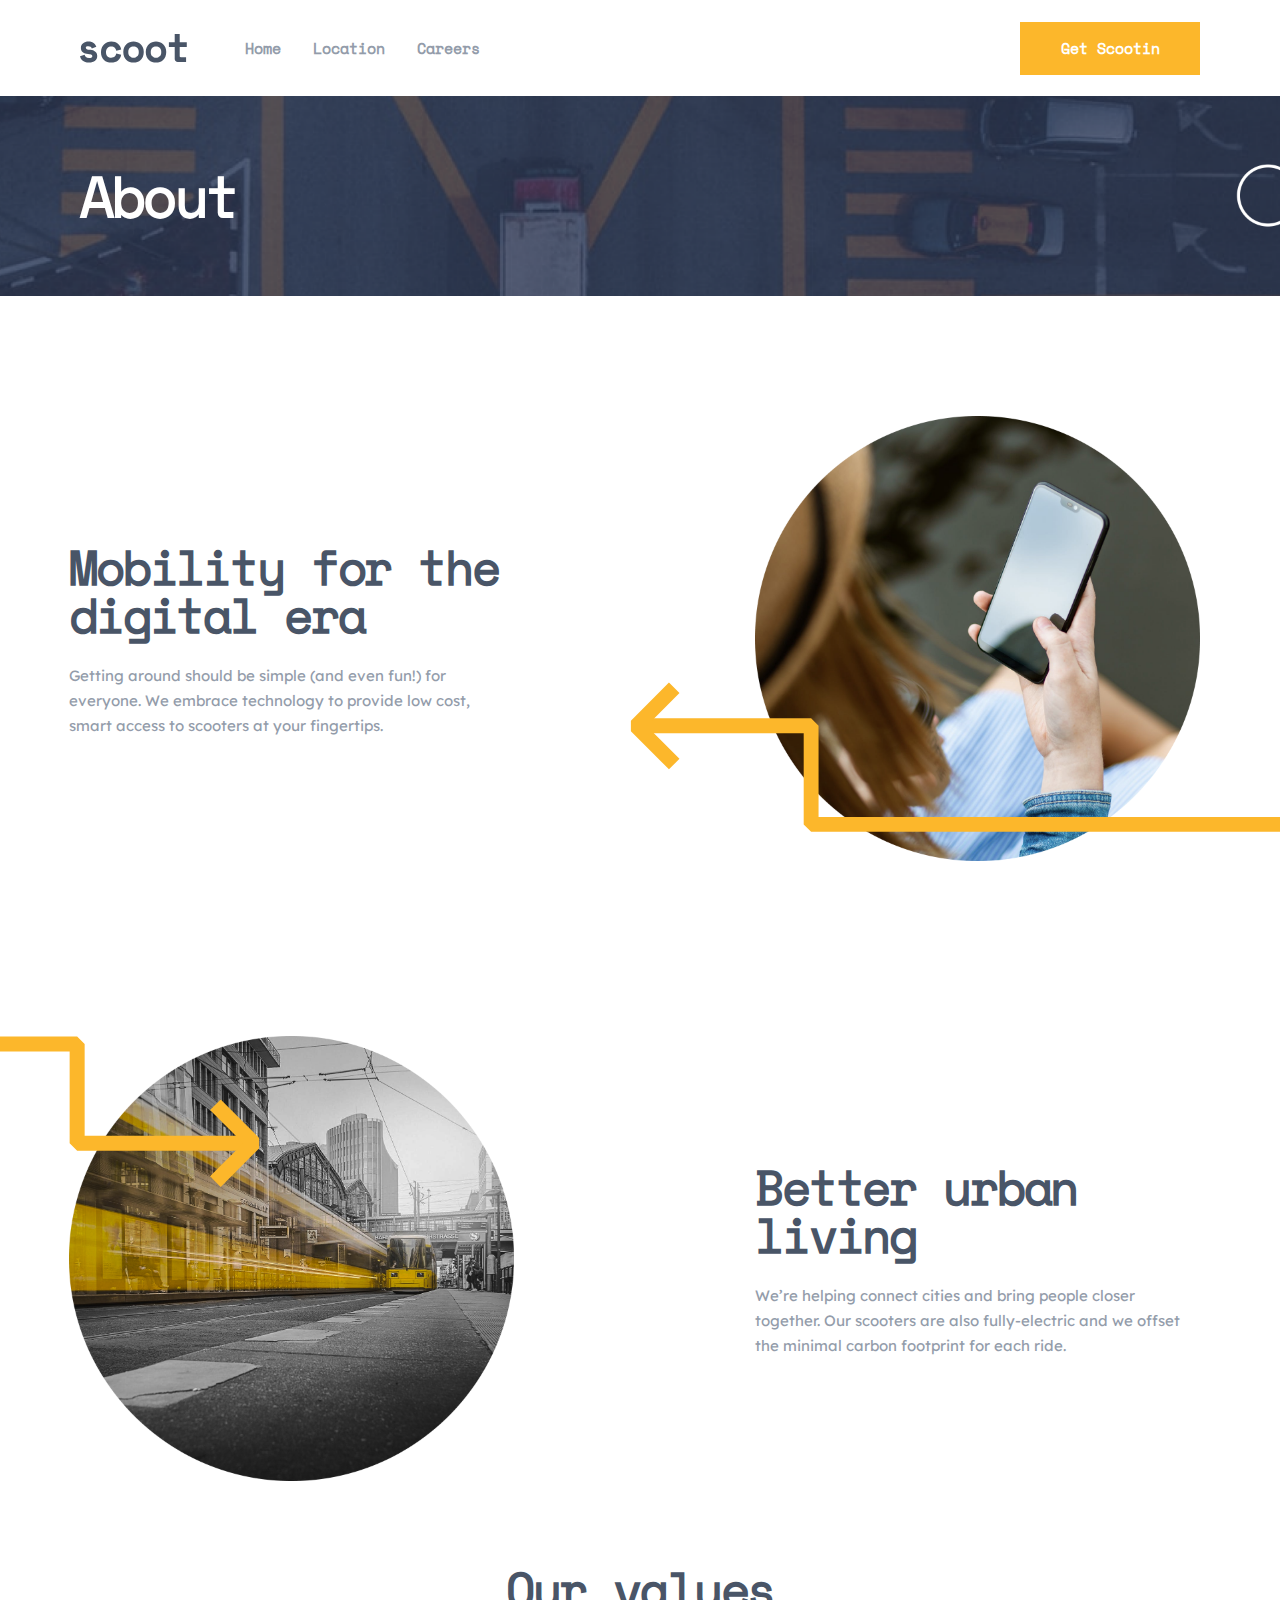
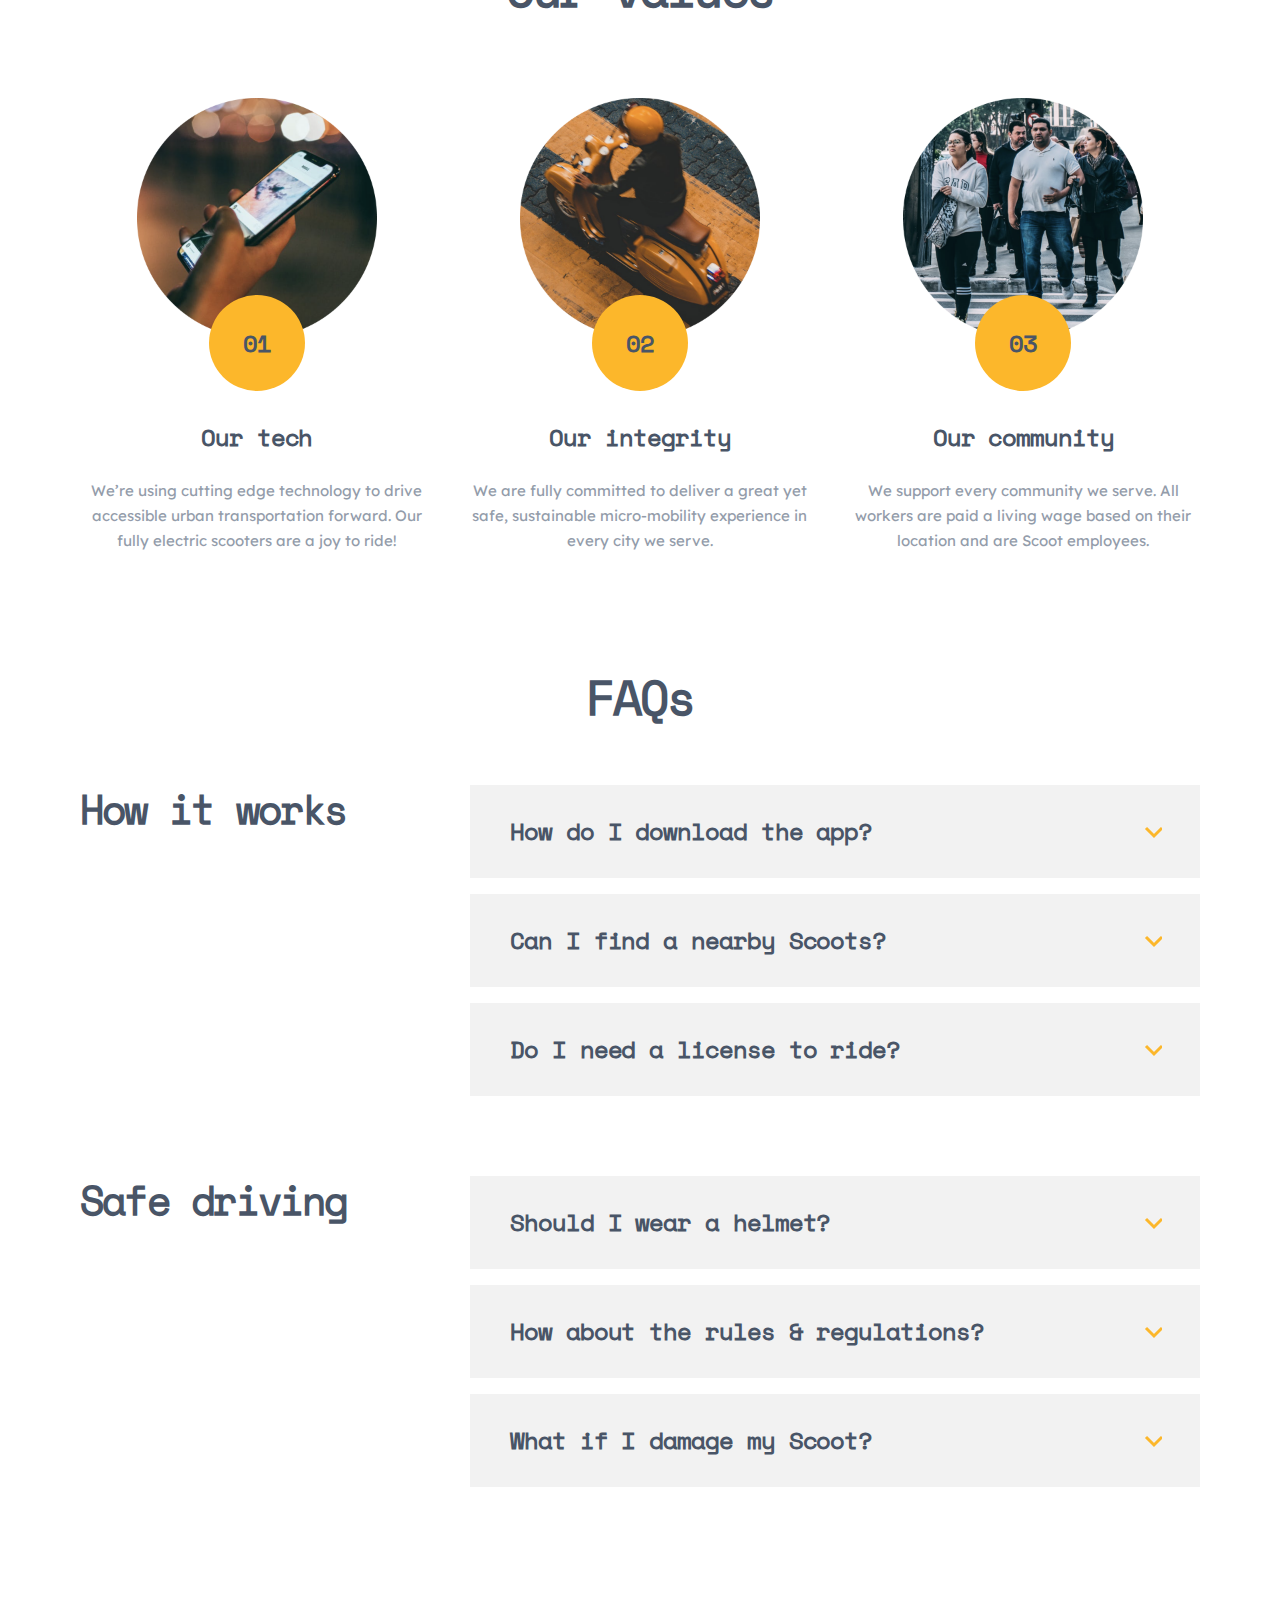
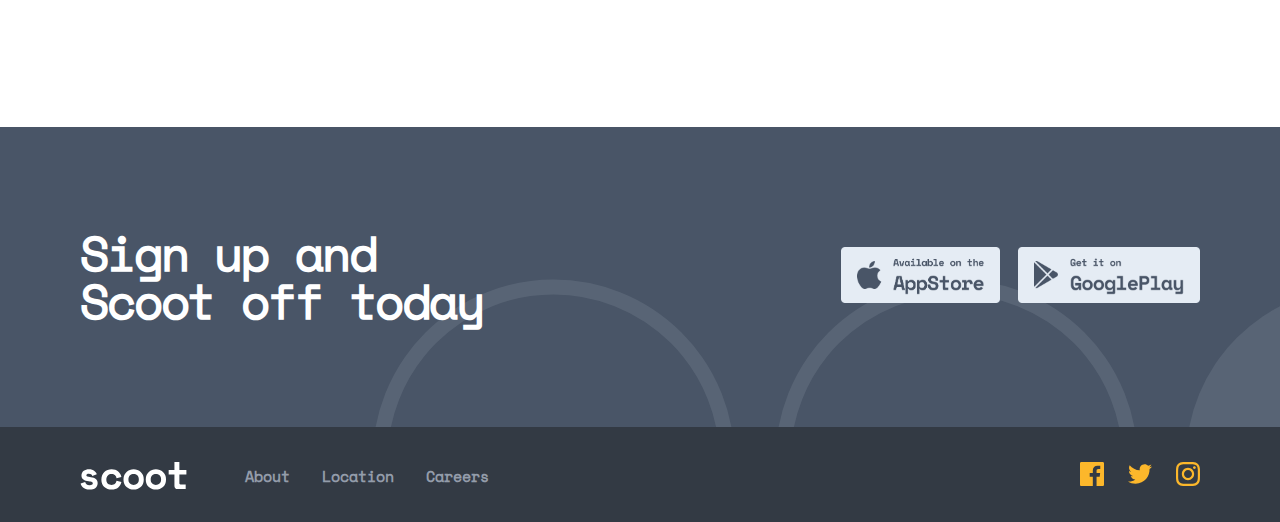
==== about.html @ eac799fb "first commit" ====
<!DOCTYPE html>
<html lang="en">

<head>
    <meta charset="UTF-8">
    <meta http-equiv="X-UA-Compatible" content="IE=edge">
    <meta name="viewport" content="width=device-width, initial-scale=1.0">
    <title>About</title>
    <link rel="stylesheet" href="./sass/main.css">
</head>

<body>
    <header>
        <nav>
            <div class="container">
                <div class="menu">
                    <div class="hamburgerbtn">
                        <input type="checkbox" id="menu">
                        <label for="menu"><img src="./images/hamburgerbtn.svg" alt=""></label>
                    </div>
                    <div class="menu__left">
                        <img class="menu__left__logo" src="./images/scoot_header_logo.svg" alt="">
                        <ul>
                            <li><a href="./index.html">Home</a></li>
                            <li><a href="#">Location</a></li>
                            <li><a href="#">Careers</a></li>
                        </ul>
                    </div>
                    <div class="menu__right">
                        <button class="menu__right__btn">Get Scootin</button>
                    </div>
                </div>
            </div>
        </nav>
        <div class="container">
            <div class="about__hero">
                <h1>About</h1>
            </div>
        </div>
    </header>

    <main>
        <section>
            <div class="container">
                <div class="firstabout-main">
                    <div class="firstabout-main__part1">
                        <div class="firstabout-main__part1__left">
                            <h2>Mobility for the digital era</h2>
                            <p>Getting around should be simple (and even fun!) for everyone. We embrace technology to provide low cost, smart access to scooters at your fingertips.</p>
                        </div>
                        <div class="firstabout-main__part1__right">
                            <img class="firstabout-main__part1__right__img" src="./images/aboutmainimg1.png" alt="">
                            <img class="firstabout-main__part1__right__line" src="./images/lines/aboutmainline1.svg" alt="">
                        </div>
                    </div>

                    <div class="firstabout-main__part2">
                        <div class="firstabout-main__part2__left">
                            <img class="firstabout-main__part2__left__img" src="./images/aboutmainimg2.png" alt="">
                            <img class="firstabout-main__part2__left__line" src="./images/lines/aboutmainline2.svg" alt="">
                        </div>
                        <div class="firstabout-main__part2__right">
                            <h2>Better urban living</h2>
                            <p>We’re helping connect cities and bring people closer together. Our scooters are also fully-electric and we offset the minimal carbon footprint for each ride.</p>
                        </div>
                    </div>
                </div>
            </div>
        </section>

        <section>
            <div class="container">
                <div class="ourvalues">
                    <h2>Our values</h2>
                    <div class="ourvalues__boxes">
                        <div class="ourvalues__boxes__box">
                            <img src="./images/ourvaluesimg1.png" alt="">
                            <div class="ourvalues__boxes__box__below">
                                <div class="ourvalues__boxes__box__below__circlenumber"><span>01</span></div>
                                <h3>Our tech</h3>
                                <p>We’re using cutting edge technology to drive accessible urban transportation forward. Our fully electric scooters are a joy to ride!</p>
                            </div>
                        </div>

                        <div class="ourvalues__boxes__box">
                            <img src="./images/ourvaluesimg2.png" alt="">
                            <div class="ourvalues__boxes__box__below">
                                <div class="ourvalues__boxes__box__below__circlenumber"><span>02</span></div>
                                <h3>Our integrity</h3>
                                <p>We are fully committed to deliver a great yet safe, sustainable micro-mobility experience in every city we serve.</p>
                            </div>
                        </div>

                        <div class="ourvalues__boxes__box">
                            <img src="./images/ourvaluesimg3.png" alt="">
                            <div class="ourvalues__boxes__box__below">
                                <div class="ourvalues__boxes__box__below__circlenumber"><span>03</span></div>
                                <h3>Our community</h3>
                                <p>We support every community we serve. All workers are paid a living wage based on their location and are Scoot employees.</p>
                            </div>
                        </div>
                    </div>
                </div>
            </div>
        </section>

        <section>
            <div class="container">
                <div class="faqs">
                    <h2>FAQs</h2>
                    <div class="faqs__part1">
                        <h3>How it works</h3>
                        <div class="faqs__part1__left">
                            <div class="collapsible">
                                <input type="checkbox" id="collapsible-head">
                                <label for="collapsible-head">How do I download the app?</label>
                                <div class="collapsible__text">
                                    <p>To download the Scoot app, you can search “Scoot” in both the App and Google Play stores. An even simpler way to do it would be to click the relevant link at the bottom of this page and you’ll be re-directed to the
                                        correct page.
                                    </p>
                                </div>
                            </div>

                            <div class="collapsible">
                                <input type="checkbox" id="collapsible-head2">
                                <label for="collapsible-head2">Can I find a nearby Scoots?</label>
                                <div class="collapsible__text">
                                    <p>No, you can`t
                                    </p>
                                </div>
                            </div>

                            <div class="collapsible">
                                <input type="checkbox" id="collapsible-head3">
                                <label for="collapsible-head3">Do I need a license to ride?</label>
                                <div class="collapsible__text">
                                    <p>Ofcoure you need. What did you think?
                                    </p>
                                </div>
                            </div>
                        </div>
                    </div>

                    <div class="faqs__part1">
                        <h3>Safe driving</h3>
                        <div class="faqs__part1__left">
                            <div class="collapsible">
                                <input type="checkbox" id="collapsible-head4">
                                <label for="collapsible-head4">Should I wear a helmet?</label>
                                <div class="collapsible__text">
                                    <p>Yes, please do! All cities have different laws. But we strongly strongly strongly recommend always wearing a helmet regardless of the local laws. We like you and we want you to be as safe as possible while Scooting.
                                    </p>
                                </div>
                            </div>

                            <div class="collapsible">
                                <input type="checkbox" id="collapsible-head5">
                                <label for="collapsible-head5">How about the rules & regulations?</label>
                                <div class="collapsible__text">
                                    <p>There are no rules. Just ride</p>
                                </div>
                            </div>

                            <div class="collapsible">
                                <input type="checkbox" id="collapsible-head6">
                                <label for="collapsible-head6">What if I damage my Scoot?</label>
                                <div class="collapsible__text">
                                    <p>You are gonna pay for what you did</p>
                                </div>
                            </div>
                        </div>
                    </div>
                </div>
            </div>
        </section>

        <section class="lastpart-main lastpartmainabout">
            <div class="container">
                <div class="lastpart">
                    <div class="lastpart__left">
                        <h3>Sign up and Scoot off today</h3>
                    </div>
                    <div class="lastpart__right">
                        <div>
                            <a href="http://najottalim.uz" target="_blank" rel="noopener noreferrer"><img class="lastpart__right__img1" src="./images/applestorelogo.png" alt=""></a>

                        </div>
                        <div>
                            <a href="http://najottalim.uz" target="_blank" rel="noopener noreferrer"><img class="lastpart__right__img2" src="./images/playstoerelogo.png" alt=""></a>

                        </div>
                    </div>
                </div>
            </div>
        </section>
    </main>

    <footer>
        <div class="container">
            <div class="footer-nav">
                <div class="footer-nav__left">
                    <img src="./images/scoot.svg" alt="">
                    <ul>
                        <li><a href="./about.html">About</a></li>
                        <li><a href="#">Location</a></li>
                        <li><a href="#">Careers</a></li>
                    </ul>
                </div>
                <div class="footer-nav__right">
                    <div>
                        <a href="http://#" target="_blank" rel="noopener noreferrer"><img src="./images/facebooklogo.svg" alt=""></a>
                    </div>
                    <div>
                        <a href="http://#" target="_blank" rel="noopener noreferrer"><img src="./images/twitterlogo.svg" alt=""></a>
                    </div>
                    <div>
                        <a href="http://#" target="_blank" rel="noopener noreferrer"><img src="./images/instagramlgoo.svg" alt=""></a>
                    </div>
                </div>
            </div>
        </div>
    </footer>


</body>

</html>
---- sass/main.css ----
@font-face {
  font-family: Space Mono;
  src: url(../fonts/SpaceMono-Regular.ttf);
}
@font-face {
  font-family: Lexend Deca;
  src: url(../fonts/LexendDeca-VariableFont_wght.ttf);
}
* {
  margin: 0;
  padding: 0;
  box-sizing: border-box;
  list-style: none;
  text-decoration: none;
}

.container {
  max-width: 1440px;
  margin: 0 auto;
  padding: 0;
}

body,
html {
  overflow-x: hidden;
  background: white;
}

html ::-webkit-scrollbar {
  display: none;
}

nav {
  background: #FFFFFF;
}

.menu {
  padding: 22px 80px 21px 80px;
  display: flex;
  justify-content: space-between;
  align-items: center;
}
@media (max-width: 599px) {
  .menu {
    padding: 22px 32px 22px 32px;
  }
}
.menu .hamburgerbtn {
  display: none;
}
@media (max-width: 599px) {
  .menu .hamburgerbtn {
    display: block;
  }
}
.menu .hamburgerbtn input {
  display: none;
}
@media (max-width: 599px) {
  .menu .hamburgerbtn input {
    display: none;
  }
}
.menu__left {
  display: flex;
  -moz-column-gap: 58px;
       column-gap: 58px;
}
@media (max-width: 820px) {
  .menu__left {
    -moz-column-gap: 30px;
         column-gap: 30px;
  }
}
@media (max-width: 599px) {
  .menu__left {
    margin: 0 auto;
  }
}
.menu__left__logo {
  max-width: 107px;
}
@media (max-width: 599px) {
  .menu__left__logo {
    max-width: 75.5px;
  }
}
.menu__left ul {
  display: flex;
  align-items: center;
  -moz-column-gap: 32px;
       column-gap: 32px;
}
@media (max-width: 820px) {
  .menu__left ul {
    margin-right: 15px;
  }
}
@media (max-width: 599px) {
  .menu__left ul {
    display: none;
  }
}
.menu__left ul li {
  font-family: Space Mono;
  font-weight: 700;
  font-size: 15px;
  line-height: 25px;
}
.menu__left ul li a {
  color: #939CAA;
  transition: 0.25s ease;
}
.menu__left ul li a:hover {
  color: #333A44;
}
@media (max-width: 599px) {
  .menu__right {
    display: none;
  }
}
.menu__right__btn {
  width: 180px;
  height: 53px;
  cursor: pointer;
  background: #FCB72B;
  border: 3px solid transparent;
  font-family: Space Mono;
  font-weight: 700;
  font-size: 15px;
  line-height: 25px;
  text-align: center;
  color: #FFFFFF;
  transition: 0.25s ease-out;
}
.menu__right__btn:hover {
  border: 3px solid #FCB72B;
  background: transparent;
  color: #FCB72B;
}

.hero {
  padding: 153px 0px 152px 80px;
  background-image: url(../../images/herobg.png);
  background-repeat: no-repeat;
  background-size: 1440px 100%;
}
@media (max-width: 820px) {
  .hero {
    background-image: url(../../images/herotabletbg.jpg);
    background-repeat: no-repeat;
    background-size: 100% 100%;
    padding: 137px 98px 217px 97px;
    align-items: center;
    justify-content: center;
    text-align: center;
    margin: 0 auto;
  }
}
@media (max-width: 599px) {
  .hero {
    background-image: url(../../images/herophonebg.png);
    background-repeat: no-repeat;
    background-size: 100% 650px;
    padding: 115px 32px 179px 32px;
    align-items: center;
    justify-content: center;
    text-align: center;
    margin: 0 auto;
  }
}
.hero__h1 {
  max-width: 500px;
  font-family: Space Mono;
  font-weight: 700;
  font-size: 56px;
  line-height: 56px;
  letter-spacing: -2.5px;
  color: #FFFFFF;
}
@media (max-width: 820px) {
  .hero__h1 {
    margin: 0 auto;
  }
}
@media (max-width: 599px) {
  .hero__h1 {
    max-width: 311px;
    font-weight: 700;
    font-size: 40px;
    line-height: 40px;
    margin: 0 auto;
    letter-spacing: -1.78571px;
  }
}
.hero__lines {
  position: relative;
}
.hero__lines__st {
  width: 154px;
  position: absolute;
  margin-left: -80px;
  margin-top: 78px;
}
@media (max-width: 820px) {
  .hero__lines__st {
    display: none;
  }
}
@media (max-width: 599px) {
  .hero__lines__st {
    display: none;
  }
}
.hero__lines__nd {
  position: absolute;
  width: 388px;
  margin-top: 76px;
  margin-left: 521px;
}
@media (max-width: 820px) {
  .hero__lines__nd {
    left: -722px;
    top: 148px;
    width: 403px;
  }
}
@media (max-width: 599px) {
  .hero__lines__nd {
    left: -800px;
  }
}
.hero__below {
  margin-left: 96px;
}
@media (max-width: 820px) {
  .hero__below {
    margin-left: 0;
  }
}
.hero__below__text {
  max-width: 405px;
  margin: 40px 0 40px 0;
  font-family: Lexend Deca;
  font-weight: 400;
  font-size: 15px;
  line-height: 25px;
  color: #FFFFFF;
}
@media (max-width: 820px) {
  .hero__below__text {
    max-width: 573px;
    margin: 0 auto;
    margin-top: 24px;
    margin-bottom: 34px;
  }
}
@media (max-width: 599px) {
  .hero__below__text {
    font-weight: 400;
    font-size: 15px;
    line-height: 25px;
    text-align: center;
    margin: 0 auto;
    margin-top: 24px;
    margin-bottom: 34px;
  }
}

.intro {
  position: relative;
  padding: 160px 80px 200px 80px;
}
@media (max-width: 820px) {
  .intro {
    padding: 122px 0 145px 0;
  }
}
@media (max-width: 599px) {
  .intro {
    padding: 120px 32px 120px 32px;
  }
}
.intro__line {
  position: absolute;
  z-index: 0;
  border: 11px solid #E5ECF4;
  width: 894px;
  height: 1px;
  top: 196px;
  left: 2px;
}
@media (max-width: 820px) {
  .intro__line {
    display: none;
    transform: rotate(90deg);
    left: -61px;
    top: 442px;
    width: 514px;
    height: 1px;
  }
}
@media (max-width: 599px) {
  .intro__line {
    display: none;
  }
}
.intro__cards {
  display: flex;
  position: absolute;
  z-index: 2px;
  -moz-column-gap: 30px;
       column-gap: 30px;
}
@media (max-width: 820px) {
  .intro__cards {
    position: relative;
    flex-direction: column;
    row-gap: 40px;
  }
}
@media (max-width: 599px) {
  .intro__cards {
    flex-direction: column;
    display: contents;
  }
}
@media (max-width: 820px) {
  .intro__cards__card {
    display: flex;
    justify-content: center;
    align-items: center;
    text-align: center;
    margin: 0 auto;
    -moz-column-gap: 79px;
         column-gap: 79px;
  }
}
@media (max-width: 599px) {
  .intro__cards__card {
    flex-direction: column;
    margin-bottom: 24px;
  }
}
.intro__cards__card__img {
  width: 96px;
  height: 96px;
  border-radius: 50%;
  background: #FCB72B;
  display: grid;
  place-items: center;
  transition: 0.5s ease;
  border: 3px solid transparent;
}
@media (max-width: 820px) {
  .intro__cards__card__img {
    min-width: 96px;
    min-height: 96px;
  }
}
.intro__cards__card__img:hover {
  border: 3px solid #FCB72B;
  background: #FFFFFF;
}
.intro__cards__card__texts h3 {
  margin: 40px 0 27px 0;
  max-width: 350px;
  font-family: Space Mono;
  font-weight: 700;
  font-size: 24px;
  line-height: 28px;
  letter-spacing: -1.07143px;
  color: #495567;
}
@media (max-width: 599px) {
  .intro__cards__card__texts h3 {
    max-width: 311px;
  }
}
.intro__cards__card__texts p {
  max-width: 350px;
  font-family: Lexend Deca;
  font-weight: 400;
  font-size: 15px;
  line-height: 25px;
  color: #939CAA;
}
@media (max-width: 599px) {
  .intro__cards__card__texts p {
    max-width: 311px;
  }
}

.moreinfo {
  position: relative;
  padding: 200px 80px 178px 80px;
}
@media (max-width: 820px) {
  .moreinfo {
    padding: 0 98px 104px 0px;
  }
}
@media (max-width: 599px) {
  .moreinfo {
    padding: 0 32px 120px 32px;
  }
}
.moreinfo__part1 {
  position: absolute;
  z-index: 2;
  display: flex;
  -moz-column-gap: 220px;
       column-gap: 220px;
  align-items: center;
}
@media (max-width: 820px) {
  .moreinfo__part1 {
    flex-wrap: wrap-reverse;
    display: flex;
    justify-content: center;
    align-items: center;
    text-align: center;
    margin: 0 auto;
  }
}
@media (max-width: 599px) {
  .moreinfo__part1 {
    position: static;
  }
}
.moreinfo__part1__left h2 {
  max-width: 445px;
  font-family: Space Mono;
  font-weight: 700;
  font-size: 48px;
  line-height: 48px;
  letter-spacing: -2.14286px;
  color: #495567;
}
@media (max-width: 820px) {
  .moreinfo__part1__left h2 {
    max-width: 457px;
    margin: 0 auto;
  }
}
@media (max-width: 599px) {
  .moreinfo__part1__left h2 {
    max-width: 311px;
  }
}
.moreinfo__part1__left p {
  max-width: 445px;
  margin: 24px 0 40px 0;
  font-family: Lexend Deca;
  font-weight: 400;
  font-size: 15px;
  line-height: 25px;
  color: #939CAA;
}
@media (max-width: 820px) {
  .moreinfo__part1__left p {
    max-width: 573px;
    margin: 40px 0 40px 0;
  }
}
@media (max-width: 599px) {
  .moreinfo__part1__left p {
    max-width: 311px;
    margin: 32px 0;
  }
}
.moreinfo__part1__right__img {
  max-width: 445px;
  width: 100%;
}
@media (max-width: 820px) {
  .moreinfo__part1__right__img {
    margin-bottom: 56px;
  }
}
@media (max-width: 599px) {
  .moreinfo__part1__right__img {
    max-width: 311px;
    margin-bottom: 56px;
  }
}
.moreinfo__part1__right__bg {
  position: absolute;
  z-index: -1;
  max-width: 445px;
  left: 1190px;
}
@media (max-width: 820px) {
  .moreinfo__part1__right__bg {
    left: 737px;
    top: 31px;
    width: 85px;
  }
}
@media (max-width: 599px) {
  .moreinfo__part1__right__bg {
    display: none;
  }
}
.moreinfo__part1__right__line {
  position: absolute;
  z-index: 5;
  top: 299px;
  left: 558px;
  width: 734px;
}
@media (max-width: 820px) {
  .moreinfo__part1__right__line {
    left: 145px;
    top: 299px;
    width: 703px;
  }
}
@media (max-width: 599px) {
  .moreinfo__part1__right__line {
    left: 50px;
    top: 162px;
    width: 750px;
  }
}
.moreinfo__part2 {
  padding-top: 585px;
  position: absolute;
  z-index: 1;
  display: flex;
  -moz-column-gap: 220px;
       column-gap: 220px;
  align-items: center;
}
@media (max-width: 820px) {
  .moreinfo__part2 {
    padding-top: 933px;
    flex-direction: column;
    align-items: center;
    text-align: center;
    margin: 0 auto;
    left: 0%;
    right: 0%;
  }
}
@media (max-width: 599px) {
  .moreinfo__part2 {
    position: static;
    padding-top: 150px;
  }
}
.moreinfo__part2__right h2 {
  max-width: 445px;
  font-family: Space Mono;
  font-weight: 700;
  font-size: 48px;
  line-height: 48px;
  letter-spacing: -2.14286px;
  color: #495567;
}
@media (max-width: 820px) {
  .moreinfo__part2__right h2 {
    max-width: 457px;
    margin: 0 auto;
  }
}
@media (max-width: 599px) {
  .moreinfo__part2__right h2 {
    max-width: 311px;
  }
}
.moreinfo__part2__right p {
  max-width: 445px;
  margin: 24px 0 40px 0;
  font-family: Lexend Deca;
  font-weight: 400;
  font-size: 15px;
  line-height: 25px;
  color: #939CAA;
}
@media (max-width: 820px) {
  .moreinfo__part2__right p {
    max-width: 573px;
    margin: 40px 0 40px 0;
  }
}
@media (max-width: 599px) {
  .moreinfo__part2__right p {
    max-width: 311px;
    margin: 32px 0;
  }
}
.moreinfo__part2__left__img {
  max-width: 445px;
  width: 100%;
}
@media (max-width: 820px) {
  .moreinfo__part2__left__img {
    margin-bottom: 56px;
  }
}
@media (max-width: 599px) {
  .moreinfo__part2__left__img {
    max-width: 311px;
    margin-bottom: 56px;
  }
}
.moreinfo__part2__left__bg {
  position: absolute;
  z-index: -1;
  max-width: 445px;
  left: -138px;
  top: 571px;
}
@media (max-width: 820px) {
  .moreinfo__part2__left__bg {
    left: 0;
    top: 954px;
    width: 85px;
  }
}
@media (max-width: 599px) {
  .moreinfo__part2__left__bg {
    display: none;
  }
}
.moreinfo__part2__left__line {
  position: absolute;
  z-index: 5;
  top: 575px;
  left: -196px;
  width: 391px;
}
@media (max-width: 820px) {
  .moreinfo__part2__left__line {
    left: -39px;
    top: 930px;
    width: 434px;
  }
}
@media (max-width: 599px) {
  .moreinfo__part2__left__line {
    left: -64px;
    top: 933px;
    width: 359px;
  }
}
.moreinfo .moreinfo3 {
  padding-top: 1185px;
}
@media (max-width: 820px) {
  .moreinfo .moreinfo3 {
    padding-top: 1889px;
  }
}
@media (max-width: 599px) {
  .moreinfo .moreinfo3 {
    padding-top: 120px;
  }
}

.moreinfo__part1__right__line2 {
  top: 76px;
  left: 919px;
}
@media (max-width: 820px) {
  .moreinfo__part1__right__line2 {
    top: 83px;
    left: 396px;
  }
}
@media (max-width: 599px) {
  .moreinfo__part1__right__line2 {
    top: 1790px;
    left: 148px;
  }
}

.lastbtn {
  position: absolute;
  z-index: 3;
}
@media (max-width: 820px) {
  .lastbtn {
    left: 0%;
    right: 0%;
    margin: 0 auto;
  }
}

.lastpart-main {
  background: #495567;
  margin-top: 450px;
}
@media (max-width: 820px) {
  .lastpart-main {
    margin-top: 800px;
  }
}
@media (max-width: 599px) {
  .lastpart-main {
    margin-top: 0;
  }
}

.lastpart {
  background-image: url("../../images/lastpartbg.svg");
  background-repeat: no-repeat;
  background-position: 372px 152px;
  padding: 102px 80px 102px 80px;
  display: flex;
  align-items: center;
  justify-content: space-between;
}
@media (max-width: 820px) {
  .lastpart {
    background-image: url("../../images/lastpartbg.svg");
    background-repeat: no-repeat;
    background-position: -188px 168px;
    padding: 62px 98px 62px 98px;
    flex-direction: column;
    justify-content: center;
    align-items: center;
    text-align: center;
    margin: 0 auto;
    row-gap: 40px;
  }
}
@media (max-width: 599px) {
  .lastpart {
    padding: 88px 32px;
    background-image: url("../../images/lastpartbg.svg");
    background-repeat: no-repeat;
    background-position: -575px 189px;
  }
}
.lastpart__left h3 {
  max-width: 415px;
  font-family: Space Mono;
  font-weight: 700;
  font-size: 48px;
  line-height: 48px;
  letter-spacing: -2.14286px;
  color: #FFFFFF;
}
@media (max-width: 599px) {
  .lastpart__left h3 {
    font-size: 32px;
    line-height: 32px;
    text-align: center;
    letter-spacing: -1.42857px;
  }
}
.lastpart__right {
  display: flex;
  -moz-column-gap: 18px;
       column-gap: 18px;
}
.lastpart__right__img1 {
  max-width: 159px;
  width: 100%;
  transition: 0.5s ease;
}
.lastpart__right__img1:hover {
  transform: scale(1.1);
}
.lastpart__right__img2 {
  max-width: 182px;
  width: 100%;
  transition: 0.5s ease;
}
.lastpart__right__img2:hover {
  transform: scale(1.1);
}

footer {
  background: #333A44;
}

.footer-nav {
  padding: 35px 80px 32px 80px;
  display: flex;
  align-items: center;
  justify-content: space-between;
}
@media (max-width: 599px) {
  .footer-nav {
    flex-direction: column;
  }
}
.footer-nav__left {
  display: flex;
  align-items: center;
  -moz-column-gap: 58px;
       column-gap: 58px;
}
@media (max-width: 599px) {
  .footer-nav__left {
    flex-direction: column;
  }
}
@media (max-width: 820px) {
  .footer-nav__left {
    -moz-column-gap: 25px;
         column-gap: 25px;
  }
}
.footer-nav__left img {
  max-width: 107px;
}
.footer-nav__left ul {
  display: flex;
  -moz-column-gap: 32px;
       column-gap: 32px;
}
@media (max-width: 599px) {
  .footer-nav__left ul {
    flex-direction: column;
    align-items: center;
    row-gap: 16px;
    margin-bottom: 82px;
    margin-top: 42px;
  }
}
.footer-nav__left ul li {
  font-family: Space Mono;
  font-weight: 700;
  font-size: 15px;
  line-height: 25px;
}
.footer-nav__left ul li a {
  color: #939CAA;
  transition: 0.5s ease;
}
.footer-nav__left ul li a:hover {
  color: #E5ECF4;
}
.footer-nav__right {
  display: flex;
  align-items: center;
  -moz-column-gap: 24px;
       column-gap: 24px;
}

.about__hero {
  padding: 72px 0px 72px 80px;
  background-image: url(.././images/Bitmap@3x.png);
  background-repeat: no-repeat;
  background-size: 1440px;
}
@media (max-width: 820px) {
  .about__hero {
    background-image: url(.././images/aboutherotabletbg.png);
    background-repeat: no-repeat;
    background-size: 100%;
    padding: 72px 98px 72px 97px;
  }
}
@media (max-width: 599px) {
  .about__hero {
    background-image: url(.././images/aboutherophonebg.png);
    background-repeat: no-repeat;
    background-size: 100%;
    padding: 44px 32px 60px 32px;
    display: flex;
    justify-content: center;
    align-items: center;
    margin: 0 auto;
  }
}
.about__hero h1 {
  font-family: Space Mono;
  font-weight: 700;
  font-size: 56px;
  line-height: 56px;
  letter-spacing: -2.5px;
  color: #FFFFFF;
}

.firstabout-main {
  padding: 120px 80px 80px 69px;
}
@media (max-width: 820px) {
  .firstabout-main {
    padding: 144px 98px 120px 97px;
  }
}
@media (max-width: 599px) {
  .firstabout-main {
    padding: 72px 32px 120px 32px;
  }
}
.firstabout-main__part1 {
  position: relative;
  display: flex;
  align-items: center;
  justify-content: space-between;
}
@media (max-width: 820px) {
  .firstabout-main__part1 {
    flex-wrap: wrap-reverse;
    display: flex;
    justify-content: center;
    align-items: center;
    margin: 0 auto;
  }
}
@media (max-width: 820px) {
  .firstabout-main__part1__left {
    text-align: center;
    margin: 0 auto;
  }
}
.firstabout-main__part1__left h2 {
  max-width: 445px;
  margin-bottom: 24px;
  font-family: Space Mono;
  font-weight: 700;
  font-size: 48px;
  line-height: 48px;
  letter-spacing: -2.14286px;
  color: #495567;
}
@media (max-width: 820px) {
  .firstabout-main__part1__left h2 {
    max-width: 457px;
    margin: 0 auto;
    margin-top: 56px;
    margin-bottom: 40px;
  }
}
@media (max-width: 599px) {
  .firstabout-main__part1__left h2 {
    font-weight: 700;
    font-size: 32px;
    line-height: 32px;
    text-align: center;
    letter-spacing: -1.42857px;
  }
}
.firstabout-main__part1__left p {
  max-width: 445px;
  font-family: Lexend Deca;
  font-weight: 400;
  font-size: 15px;
  line-height: 25px;
  color: #939CAA;
}
@media (max-width: 599px) {
  .firstabout-main__part1__left p {
    font-weight: 400;
    font-size: 15px;
    line-height: 25px;
    text-align: center;
  }
}
@media (max-width: 820px) {
  .firstabout-main__part1__left p {
    max-width: 573px;
  }
}
.firstabout-main__part1__right__img {
  max-width: 445px;
  width: 100%;
}
.firstabout-main__part1__right__line {
  position: absolute;
  z-index: 3;
  max-width: 734px;
  top: 266px;
  right: -164px;
}
@media (max-width: 820px) {
  .firstabout-main__part1__right__line {
    top: 270px;
    right: -102px;
  }
}
@media (max-width: 599px) {
  .firstabout-main__part1__right__line {
    top: 157px;
    right: -378px;
  }
}
.firstabout-main__part2 {
  margin-top: 171px;
  position: relative;
  display: flex;
  align-items: center;
  justify-content: space-between;
}
@media (max-width: 820px) {
  .firstabout-main__part2 {
    padding-top: 120px;
    flex-direction: column;
    align-items: center;
    margin: 0 auto;
  }
}
.firstabout-main__part2__left__img {
  max-width: 445px;
  width: 100%;
}
.firstabout-main__part2__left__line {
  position: absolute;
  z-index: 3;
  max-width: 734px;
  left: -138px;
}
@media (max-width: 820px) {
  .firstabout-main__part2__left__line {
    left: -119px;
  }
}
@media (max-width: 599px) {
  .firstabout-main__part2__left__line {
    left: -61px;
  }
}
@media (max-width: 820px) {
  .firstabout-main__part2__right {
    text-align: center;
    margin: 0 auto;
  }
}
.firstabout-main__part2__right h2 {
  max-width: 445px;
  margin-bottom: 24px;
  font-family: Space Mono;
  font-weight: 700;
  font-size: 48px;
  line-height: 48px;
  letter-spacing: -2.14286px;
  color: #495567;
}
@media (max-width: 599px) {
  .firstabout-main__part2__right h2 {
    font-weight: 700;
    font-size: 32px;
    line-height: 32px;
    text-align: center;
    letter-spacing: -1.42857px;
  }
}
@media (max-width: 820px) {
  .firstabout-main__part2__right h2 {
    max-width: 457px;
    margin: 0 auto;
    margin-top: 56px;
    margin-bottom: 40px;
  }
}
.firstabout-main__part2__right p {
  max-width: 445px;
  font-family: Lexend Deca;
  font-weight: 400;
  font-size: 15px;
  line-height: 25px;
  color: #939CAA;
}
@media (max-width: 599px) {
  .firstabout-main__part2__right p {
    font-weight: 400;
    font-size: 15px;
    line-height: 25px;
    text-align: center;
  }
}
@media (max-width: 820px) {
  .firstabout-main__part2__right p {
    max-width: 573px;
  }
}

.ourvalues {
  padding: 0 80px 120px 80px;
}
@media (max-width: 599px) {
  .ourvalues {
    padding: 0 32px 145px 32px;
  }
}
.ourvalues h2 {
  max-width: 540px;
  margin: 0 auto;
  margin-bottom: 85px;
  font-family: Space Mono;
  font-weight: 700;
  font-size: 48px;
  line-height: 48px;
  text-align: center;
  letter-spacing: -2.14286px;
  color: #495567;
}
@media (max-width: 599px) {
  .ourvalues h2 {
    font-weight: 700;
    font-size: 32px;
    line-height: 32px;
    text-align: center;
    letter-spacing: -1.42857px;
  }
}
.ourvalues__boxes {
  display: flex;
  -moz-column-gap: 30px;
       column-gap: 30px;
}
@media (max-width: 820px) {
  .ourvalues__boxes {
    flex-direction: column;
    row-gap: 55px;
  }
}
.ourvalues__boxes__box {
  align-items: center;
  text-align: center;
  margin: 0 auto;
  max-width: 100%;
}
.ourvalues__boxes__box img {
  max-width: 240px;
  width: 100%;
  margin: 0 auto;
}
.ourvalues__boxes__box__below {
  position: relative;
  z-index: 3;
  margin-top: -47px;
}
.ourvalues__boxes__box__below__circlenumber {
  width: 96px;
  height: 96px;
  border-radius: 50%;
  background: #FCB72B;
  display: grid;
  place-items: center;
  margin: 0 auto;
  transition: 0.5s ease;
  border: 3px solid transparent;
}
.ourvalues__boxes__box__below__circlenumber span {
  font-family: Space Mono;
  font-weight: 700;
  font-size: 24px;
  line-height: 28px;
  text-align: center;
  letter-spacing: -1.07143px;
  color: #495567;
}
.ourvalues__boxes__box__below__circlenumber:hover {
  background: #FFFFFF;
  border: 3px solid #FCB72B;
}
.ourvalues__boxes__box__below h3 {
  margin: 0 auto;
  max-width: 350px;
  margin-top: 32px;
  margin-bottom: 27px;
  font-family: Space Mono;
  font-weight: 700;
  font-size: 24px;
  line-height: 28px;
  letter-spacing: -1.07143px;
  color: #495567;
}
@media (max-width: 599px) {
  .ourvalues__boxes__box__below h3 {
    font-weight: 700;
    font-size: 24px;
    line-height: 28px;
    text-align: center;
    letter-spacing: -1.07143px;
  }
}
.ourvalues__boxes__box__below p {
  margin: 0 auto;
  max-width: 350px;
  font-family: Lexend Deca;
  font-weight: 400;
  font-size: 15px;
  line-height: 25px;
  color: #939CAA;
}
@media (max-width: 599px) {
  .ourvalues__boxes__box__below p {
    max-width: 311px;
    font-weight: 400;
    font-size: 15px;
    line-height: 25px;
    text-align: center;
  }
}
@media (max-width: 820px) {
  .ourvalues__boxes__box__below p {
    max-width: 457px;
  }
}

.faqs {
  padding: 0 80px 160px 80px;
}
@media (max-width: 820px) {
  .faqs {
    padding: 0 39px 120px 39px;
  }
}
@media (max-width: 599px) {
  .faqs {
    padding: 0 32px 120px 32px;
  }
}
.faqs h2 {
  margin-bottom: 64px;
  font-family: Space Mono;
  font-weight: 700;
  font-size: 48px;
  line-height: 48px;
  text-align: center;
  letter-spacing: -2.14286px;
  color: #495567;
}
.faqs__part1 {
  margin-bottom: 64px;
  display: flex;
  justify-content: space-between;
}
@media (max-width: 820px) {
  .faqs__part1 {
    flex-direction: column;
  }
}
.faqs__part1 h3 {
  height: 48px;
  font-family: Space Mono;
  font-weight: 700;
  font-size: 40px;
  line-height: 48px;
  letter-spacing: -1.78571px;
  color: #495567;
}
@media (max-width: 820px) {
  .faqs__part1 h3 {
    margin: 0 auto;
    margin-bottom: 32px;
  }
}

.collapsible {
  margin-bottom: 16px;
  max-width: 730px;
  overflow: hidden;
  transition: 0.5s ease;
  background: #F2F2F2;
}
.collapsible input {
  display: none;
}
.collapsible label {
  padding: 32px 40px 32px 40px;
  position: relative;
  font-family: Space Mono;
  font-weight: 700;
  font-size: 24px;
  line-height: 28px;
  letter-spacing: -1.07143px;
  color: #495567;
  display: block;
  cursor: pointer;
  z-index: 1;
}
@media (max-width: 599px) {
  .collapsible label {
    font-size: 18px;
    line-height: 24px;
    letter-spacing: -0.803571px;
  }
}
@media (max-width: 820px) {
  .collapsible label {
    font-size: 24px;
    line-height: 28px;
    letter-spacing: -1.07143px;
  }
}
@media (max-width: 599px) {
  .collapsible label {
    font-size: 18px;
    line-height: 24px;
    letter-spacing: -0.803571px;
  }
}
.collapsible label:after {
  content: "";
  position: absolute;
  right: 38px;
  top: 41px;
  width: 18px;
  height: 18px;
  background-image: url("../images/pathbtn.svg");
  background-repeat: no-repeat;
  transition: all 0.3s ease;
}
.collapsible__text {
  max-height: 1px;
  overflow: hidden;
  line-height: 1.4;
  position: relative;
  top: -100%;
  opacity: 0.5;
  transition: all 0.5s ease;
}

.collapsible input:checked + label:after {
  transform: rotate(180deg);
}

.collapsible input:checked ~ .collapsible__text {
  max-height: 191px;
  padding: 24px 40px 32px 40px;
  opacity: 1;
  top: 0;
  transition: 0.5s ease;
}

.collapsible__text p {
  font-family: Lexend Deca;
  font-weight: 400;
  font-size: 15px;
  line-height: 25px;
  color: #495567;
}

.collapsible:hover {
  background: #FFF4DF;
}

.collapsible input:checked ~ .collapsible__text:hover {
  background: #FFF4DF;
}

.lastpartmainabout {
  margin-top: 0;
}/*# sourceMappingURL=main.css.map */
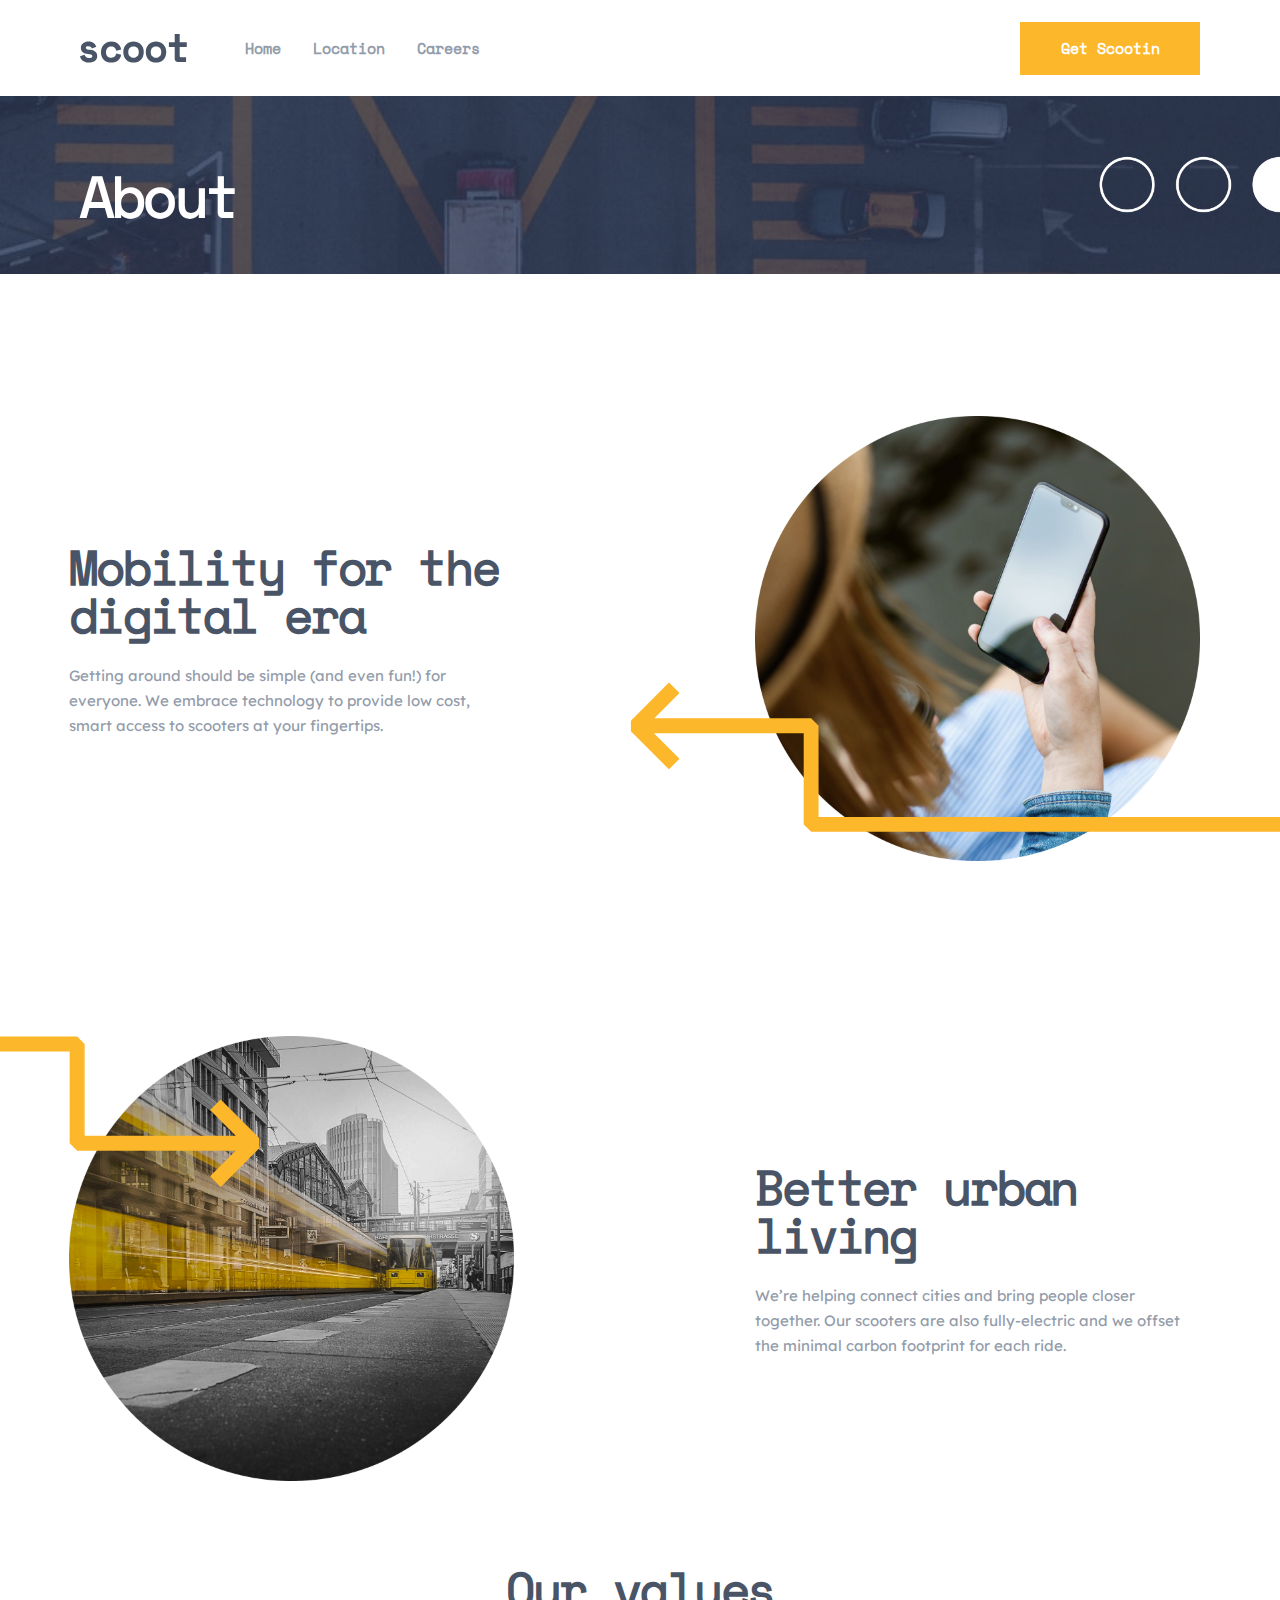
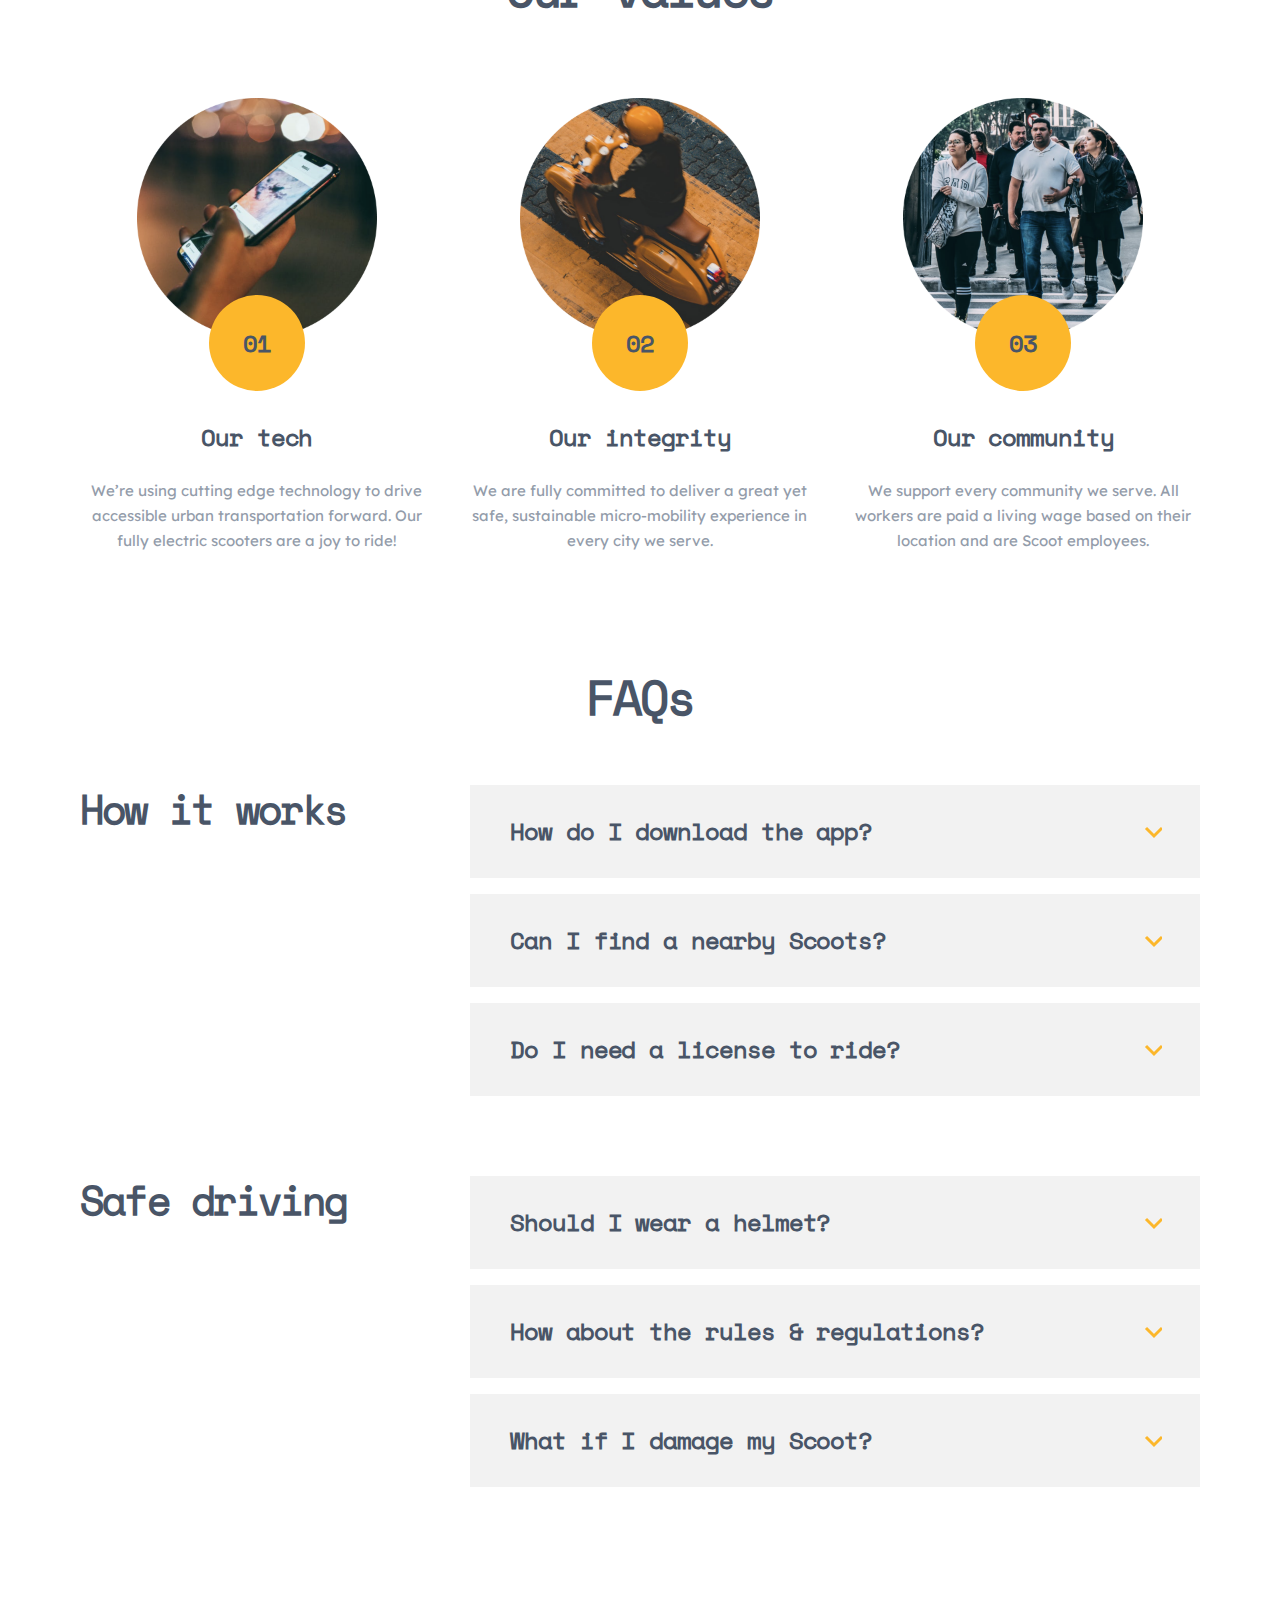
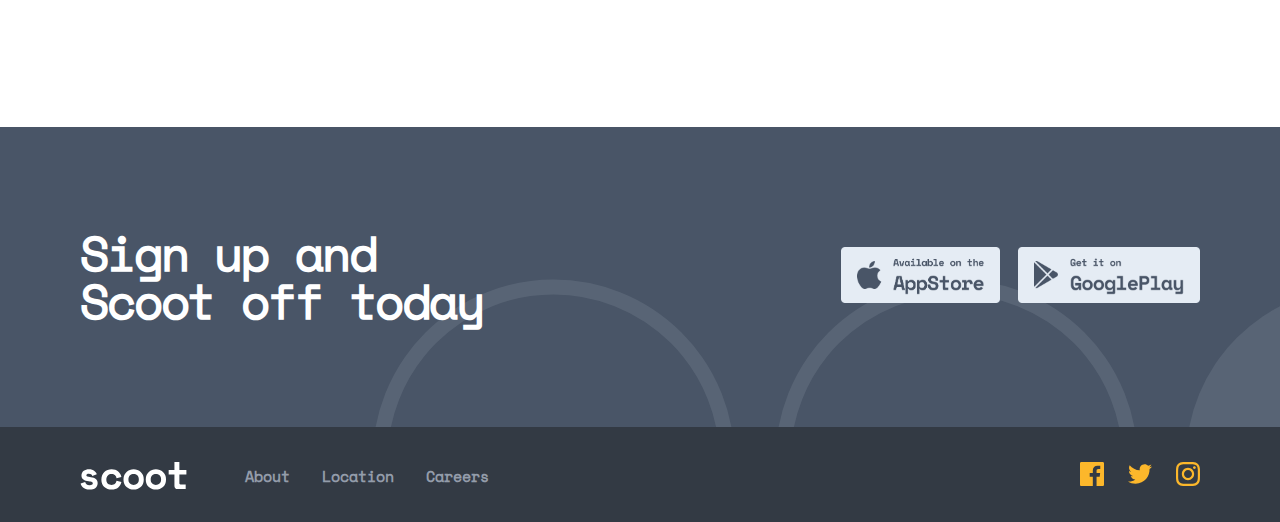
==== commit 1c27e949: "Initial commit" ====
--- a/about.html
+++ b/about.html
@@ -1,227 +1,305 @@
 <!DOCTYPE html>
 <html lang="en">
-
-<head>
-    <meta charset="UTF-8">
-    <meta http-equiv="X-UA-Compatible" content="IE=edge">
-    <meta name="viewport" content="width=device-width, initial-scale=1.0">
+  <head>
+    <meta charset="UTF-8" />
+    <meta http-equiv="X-UA-Compatible" content="IE=edge" />
+    <meta name="viewport" content="width=device-width, initial-scale=1.0" />
     <title>About</title>
-    <link rel="stylesheet" href="./sass/main.css">
-</head>
-
-<body>
+    <link rel="stylesheet" href="./sass/main.css" />
+  </head>
+
+  <body>
     <header>
-        <nav>
-            <div class="container">
-                <div class="menu">
-                    <div class="hamburgerbtn">
-                        <input type="checkbox" id="menu">
-                        <label for="menu"><img src="./images/hamburgerbtn.svg" alt=""></label>
-                    </div>
-                    <div class="menu__left">
-                        <img class="menu__left__logo" src="./images/scoot_header_logo.svg" alt="">
-                        <ul>
-                            <li><a href="./index.html">Home</a></li>
-                            <li><a href="#">Location</a></li>
-                            <li><a href="#">Careers</a></li>
-                        </ul>
-                    </div>
-                    <div class="menu__right">
-                        <button class="menu__right__btn">Get Scootin</button>
-                    </div>
-                </div>
-            </div>
-        </nav>
-        <div class="container">
-            <div class="about__hero">
-                <h1>About</h1>
-            </div>
-        </div>
+      <nav>
+        <div class="container">
+          <div class="menu">
+            <div class="hamburgerbtn">
+              <input type="checkbox" id="menu" />
+              <label for="menu"
+                ><img src="./images/hamburgerbtn.svg" alt=""
+              /></label>
+            </div>
+            <div class="menu__left">
+              <img
+                class="menu__left__logo"
+                src="./images/scoot_header_logo.svg"
+                alt=""
+              />
+              <ul>
+                <li><a href="./index.html">Home</a></li>
+                <li><a href="#">Location</a></li>
+                <li><a href="#">Careers</a></li>
+              </ul>
+            </div>
+            <div class="menu__right">
+              <button class="menu__right__btn">Get Scootin</button>
+            </div>
+          </div>
+        </div>
+      </nav>
+      <div class="about__hero">
+        <div class="container">
+          <h1>About</h1>
+        </div>
+      </div>
     </header>
 
     <main>
-        <section>
-            <div class="container">
-                <div class="firstabout-main">
-                    <div class="firstabout-main__part1">
-                        <div class="firstabout-main__part1__left">
-                            <h2>Mobility for the digital era</h2>
-                            <p>Getting around should be simple (and even fun!) for everyone. We embrace technology to provide low cost, smart access to scooters at your fingertips.</p>
-                        </div>
-                        <div class="firstabout-main__part1__right">
-                            <img class="firstabout-main__part1__right__img" src="./images/aboutmainimg1.png" alt="">
-                            <img class="firstabout-main__part1__right__line" src="./images/lines/aboutmainline1.svg" alt="">
-                        </div>
-                    </div>
-
-                    <div class="firstabout-main__part2">
-                        <div class="firstabout-main__part2__left">
-                            <img class="firstabout-main__part2__left__img" src="./images/aboutmainimg2.png" alt="">
-                            <img class="firstabout-main__part2__left__line" src="./images/lines/aboutmainline2.svg" alt="">
-                        </div>
-                        <div class="firstabout-main__part2__right">
-                            <h2>Better urban living</h2>
-                            <p>We’re helping connect cities and bring people closer together. Our scooters are also fully-electric and we offset the minimal carbon footprint for each ride.</p>
-                        </div>
-                    </div>
-                </div>
-            </div>
-        </section>
-
-        <section>
-            <div class="container">
-                <div class="ourvalues">
-                    <h2>Our values</h2>
-                    <div class="ourvalues__boxes">
-                        <div class="ourvalues__boxes__box">
-                            <img src="./images/ourvaluesimg1.png" alt="">
-                            <div class="ourvalues__boxes__box__below">
-                                <div class="ourvalues__boxes__box__below__circlenumber"><span>01</span></div>
-                                <h3>Our tech</h3>
-                                <p>We’re using cutting edge technology to drive accessible urban transportation forward. Our fully electric scooters are a joy to ride!</p>
-                            </div>
-                        </div>
-
-                        <div class="ourvalues__boxes__box">
-                            <img src="./images/ourvaluesimg2.png" alt="">
-                            <div class="ourvalues__boxes__box__below">
-                                <div class="ourvalues__boxes__box__below__circlenumber"><span>02</span></div>
-                                <h3>Our integrity</h3>
-                                <p>We are fully committed to deliver a great yet safe, sustainable micro-mobility experience in every city we serve.</p>
-                            </div>
-                        </div>
-
-                        <div class="ourvalues__boxes__box">
-                            <img src="./images/ourvaluesimg3.png" alt="">
-                            <div class="ourvalues__boxes__box__below">
-                                <div class="ourvalues__boxes__box__below__circlenumber"><span>03</span></div>
-                                <h3>Our community</h3>
-                                <p>We support every community we serve. All workers are paid a living wage based on their location and are Scoot employees.</p>
-                            </div>
-                        </div>
-                    </div>
-                </div>
-            </div>
-        </section>
-
-        <section>
-            <div class="container">
-                <div class="faqs">
-                    <h2>FAQs</h2>
-                    <div class="faqs__part1">
-                        <h3>How it works</h3>
-                        <div class="faqs__part1__left">
-                            <div class="collapsible">
-                                <input type="checkbox" id="collapsible-head">
-                                <label for="collapsible-head">How do I download the app?</label>
-                                <div class="collapsible__text">
-                                    <p>To download the Scoot app, you can search “Scoot” in both the App and Google Play stores. An even simpler way to do it would be to click the relevant link at the bottom of this page and you’ll be re-directed to the
-                                        correct page.
-                                    </p>
-                                </div>
-                            </div>
-
-                            <div class="collapsible">
-                                <input type="checkbox" id="collapsible-head2">
-                                <label for="collapsible-head2">Can I find a nearby Scoots?</label>
-                                <div class="collapsible__text">
-                                    <p>No, you can`t
-                                    </p>
-                                </div>
-                            </div>
-
-                            <div class="collapsible">
-                                <input type="checkbox" id="collapsible-head3">
-                                <label for="collapsible-head3">Do I need a license to ride?</label>
-                                <div class="collapsible__text">
-                                    <p>Ofcoure you need. What did you think?
-                                    </p>
-                                </div>
-                            </div>
-                        </div>
-                    </div>
-
-                    <div class="faqs__part1">
-                        <h3>Safe driving</h3>
-                        <div class="faqs__part1__left">
-                            <div class="collapsible">
-                                <input type="checkbox" id="collapsible-head4">
-                                <label for="collapsible-head4">Should I wear a helmet?</label>
-                                <div class="collapsible__text">
-                                    <p>Yes, please do! All cities have different laws. But we strongly strongly strongly recommend always wearing a helmet regardless of the local laws. We like you and we want you to be as safe as possible while Scooting.
-                                    </p>
-                                </div>
-                            </div>
-
-                            <div class="collapsible">
-                                <input type="checkbox" id="collapsible-head5">
-                                <label for="collapsible-head5">How about the rules & regulations?</label>
-                                <div class="collapsible__text">
-                                    <p>There are no rules. Just ride</p>
-                                </div>
-                            </div>
-
-                            <div class="collapsible">
-                                <input type="checkbox" id="collapsible-head6">
-                                <label for="collapsible-head6">What if I damage my Scoot?</label>
-                                <div class="collapsible__text">
-                                    <p>You are gonna pay for what you did</p>
-                                </div>
-                            </div>
-                        </div>
-                    </div>
-                </div>
-            </div>
-        </section>
-
-        <section class="lastpart-main lastpartmainabout">
-            <div class="container">
-                <div class="lastpart">
-                    <div class="lastpart__left">
-                        <h3>Sign up and Scoot off today</h3>
-                    </div>
-                    <div class="lastpart__right">
-                        <div>
-                            <a href="http://najottalim.uz" target="_blank" rel="noopener noreferrer"><img class="lastpart__right__img1" src="./images/applestorelogo.png" alt=""></a>
-
-                        </div>
-                        <div>
-                            <a href="http://najottalim.uz" target="_blank" rel="noopener noreferrer"><img class="lastpart__right__img2" src="./images/playstoerelogo.png" alt=""></a>
-
-                        </div>
-                    </div>
-                </div>
-            </div>
-        </section>
+      <section>
+        <div class="container">
+          <div class="firstabout-main">
+            <div class="firstabout-main__part1">
+              <div class="firstabout-main__part1__left">
+                <h2>Mobility for the digital era</h2>
+                <p>
+                  Getting around should be simple (and even fun!) for everyone.
+                  We embrace technology to provide low cost, smart access to
+                  scooters at your fingertips.
+                </p>
+              </div>
+              <div class="firstabout-main__part1__right">
+                <img
+                  class="firstabout-main__part1__right__img"
+                  src="./images/aboutmainimg1.png"
+                  alt=""
+                />
+                <img
+                  class="firstabout-main__part1__right__line"
+                  src="./images/lines/aboutmainline1.svg"
+                  alt=""
+                />
+              </div>
+            </div>
+
+            <div class="firstabout-main__part2">
+              <div class="firstabout-main__part2__left">
+                <img
+                  class="firstabout-main__part2__left__img"
+                  src="./images/aboutmainimg2.png"
+                  alt=""
+                />
+                <img
+                  class="firstabout-main__part2__left__line"
+                  src="./images/lines/aboutmainline2.svg"
+                  alt=""
+                />
+              </div>
+              <div class="firstabout-main__part2__right">
+                <h2>Better urban living</h2>
+                <p>
+                  We’re helping connect cities and bring people closer together.
+                  Our scooters are also fully-electric and we offset the minimal
+                  carbon footprint for each ride.
+                </p>
+              </div>
+            </div>
+          </div>
+        </div>
+      </section>
+
+      <section>
+        <div class="container">
+          <div class="ourvalues">
+            <h2>Our values</h2>
+            <div class="ourvalues__boxes">
+              <div class="ourvalues__boxes__box">
+                <img src="./images/ourvaluesimg1.png" alt="" />
+                <div class="ourvalues__boxes__box__below">
+                  <div class="ourvalues__boxes__box__below__circlenumber">
+                    <span>01</span>
+                  </div>
+                  <h3>Our tech</h3>
+                  <p>
+                    We’re using cutting edge technology to drive accessible
+                    urban transportation forward. Our fully electric scooters
+                    are a joy to ride!
+                  </p>
+                </div>
+              </div>
+
+              <div class="ourvalues__boxes__box">
+                <img src="./images/ourvaluesimg2.png" alt="" />
+                <div class="ourvalues__boxes__box__below">
+                  <div class="ourvalues__boxes__box__below__circlenumber">
+                    <span>02</span>
+                  </div>
+                  <h3>Our integrity</h3>
+                  <p>
+                    We are fully committed to deliver a great yet safe,
+                    sustainable micro-mobility experience in every city we
+                    serve.
+                  </p>
+                </div>
+              </div>
+
+              <div class="ourvalues__boxes__box">
+                <img src="./images/ourvaluesimg3.png" alt="" />
+                <div class="ourvalues__boxes__box__below">
+                  <div class="ourvalues__boxes__box__below__circlenumber">
+                    <span>03</span>
+                  </div>
+                  <h3>Our community</h3>
+                  <p>
+                    We support every community we serve. All workers are paid a
+                    living wage based on their location and are Scoot employees.
+                  </p>
+                </div>
+              </div>
+            </div>
+          </div>
+        </div>
+      </section>
+
+      <section>
+        <div class="container">
+          <div class="faqs">
+            <h2>FAQs</h2>
+            <div class="faqs__part1">
+              <h3>How it works</h3>
+              <div class="faqs__part1__left">
+                <div class="collapsible">
+                  <input type="checkbox" id="collapsible-head" />
+                  <label for="collapsible-head"
+                    >How do I download the app?</label
+                  >
+                  <div class="collapsible__text">
+                    <p>
+                      To download the Scoot app, you can search “Scoot” in both
+                      the App and Google Play stores. An even simpler way to do
+                      it would be to click the relevant link at the bottom of
+                      this page and you’ll be re-directed to the correct page.
+                    </p>
+                  </div>
+                </div>
+
+                <div class="collapsible">
+                  <input type="checkbox" id="collapsible-head2" />
+                  <label for="collapsible-head2"
+                    >Can I find a nearby Scoots?</label
+                  >
+                  <div class="collapsible__text">
+                    <p>No, you can`t</p>
+                  </div>
+                </div>
+
+                <div class="collapsible">
+                  <input type="checkbox" id="collapsible-head3" />
+                  <label for="collapsible-head3"
+                    >Do I need a license to ride?</label
+                  >
+                  <div class="collapsible__text">
+                    <p>Ofcoure you need. What did you think?</p>
+                  </div>
+                </div>
+              </div>
+            </div>
+
+            <div class="faqs__part1">
+              <h3>Safe driving</h3>
+              <div class="faqs__part1__left">
+                <div class="collapsible">
+                  <input type="checkbox" id="collapsible-head4" />
+                  <label for="collapsible-head4">Should I wear a helmet?</label>
+                  <div class="collapsible__text">
+                    <p>
+                      Yes, please do! All cities have different laws. But we
+                      strongly strongly strongly recommend always wearing a
+                      helmet regardless of the local laws. We like you and we
+                      want you to be as safe as possible while Scooting.
+                    </p>
+                  </div>
+                </div>
+
+                <div class="collapsible">
+                  <input type="checkbox" id="collapsible-head5" />
+                  <label for="collapsible-head5"
+                    >How about the rules & regulations?</label
+                  >
+                  <div class="collapsible__text">
+                    <p>There are no rules. Just ride</p>
+                  </div>
+                </div>
+
+                <div class="collapsible">
+                  <input type="checkbox" id="collapsible-head6" />
+                  <label for="collapsible-head6"
+                    >What if I damage my Scoot?</label
+                  >
+                  <div class="collapsible__text">
+                    <p>You are gonna pay for what you did</p>
+                  </div>
+                </div>
+              </div>
+            </div>
+          </div>
+        </div>
+      </section>
+
+      <section class="lastpart-main lastpartmainabout">
+        <div class="container">
+          <div class="lastpart">
+            <div class="lastpart__left">
+              <h3>Sign up and Scoot off today</h3>
+            </div>
+            <div class="lastpart__right">
+              <div>
+                <a
+                  href="http://najottalim.uz"
+                  target="_blank"
+                  rel="noopener noreferrer"
+                  ><img
+                    class="lastpart__right__img1"
+                    src="./images/applestorelogo.png"
+                    alt=""
+                /></a>
+              </div>
+              <div>
+                <a
+                  href="http://najottalim.uz"
+                  target="_blank"
+                  rel="noopener noreferrer"
+                  ><img
+                    class="lastpart__right__img2"
+                    src="./images/playstoerelogo.png"
+                    alt=""
+                /></a>
+              </div>
+            </div>
+          </div>
+        </div>
+      </section>
     </main>
 
     <footer>
-        <div class="container">
-            <div class="footer-nav">
-                <div class="footer-nav__left">
-                    <img src="./images/scoot.svg" alt="">
-                    <ul>
-                        <li><a href="./about.html">About</a></li>
-                        <li><a href="#">Location</a></li>
-                        <li><a href="#">Careers</a></li>
-                    </ul>
-                </div>
-                <div class="footer-nav__right">
-                    <div>
-                        <a href="http://#" target="_blank" rel="noopener noreferrer"><img src="./images/facebooklogo.svg" alt=""></a>
-                    </div>
-                    <div>
-                        <a href="http://#" target="_blank" rel="noopener noreferrer"><img src="./images/twitterlogo.svg" alt=""></a>
-                    </div>
-                    <div>
-                        <a href="http://#" target="_blank" rel="noopener noreferrer"><img src="./images/instagramlgoo.svg" alt=""></a>
-                    </div>
-                </div>
-            </div>
-        </div>
+      <div class="container">
+        <div class="footer-nav">
+          <div class="footer-nav__left">
+            <img src="./images/scoot.svg" alt="" />
+            <ul>
+              <li><a href="./about.html">About</a></li>
+              <li><a href="#">Location</a></li>
+              <li><a href="#">Careers</a></li>
+            </ul>
+          </div>
+          <div class="footer-nav__right">
+            <div>
+              <a href="http://#" target="_blank" rel="noopener noreferrer"
+                ><img src="./images/facebooklogo.svg" alt=""
+              /></a>
+            </div>
+            <div>
+              <a href="http://#" target="_blank" rel="noopener noreferrer"
+                ><img src="./images/twitterlogo.svg" alt=""
+              /></a>
+            </div>
+            <div>
+              <a href="http://#" target="_blank" rel="noopener noreferrer"
+                ><img src="./images/instagramlgoo.svg" alt=""
+              /></a>
+            </div>
+          </div>
+        </div>
+      </div>
     </footer>
-
-
-</body>
-
-</html>+  </body>
+</html>
--- a/sass/main.css
+++ b/sass/main.css
@@ -141,13 +141,13 @@
 
 .hero {
   padding: 153px 0px 152px 80px;
-  background-image: url(../../images/herobg.png);
+  background-image: url(../images/herobg.png);
   background-repeat: no-repeat;
-  background-size: 1440px 100%;
+  background-size: 100vw 100vh;
 }
 @media (max-width: 820px) {
   .hero {
-    background-image: url(../../images/herotabletbg.jpg);
+    background-image: url(../images/herotabletbg.jpg);
     background-repeat: no-repeat;
     background-size: 100% 100%;
     padding: 137px 98px 217px 97px;
@@ -159,7 +159,7 @@
 }
 @media (max-width: 599px) {
   .hero {
-    background-image: url(../../images/herophonebg.png);
+    background-image: url(../images/herophonebg.png);
     background-repeat: no-repeat;
     background-size: 100% 650px;
     padding: 115px 32px 179px 32px;
@@ -846,7 +846,7 @@
   padding: 72px 0px 72px 80px;
   background-image: url(.././images/Bitmap@3x.png);
   background-repeat: no-repeat;
-  background-size: 1440px;
+  background-size: 100vw;
 }
 @media (max-width: 820px) {
   .about__hero {
